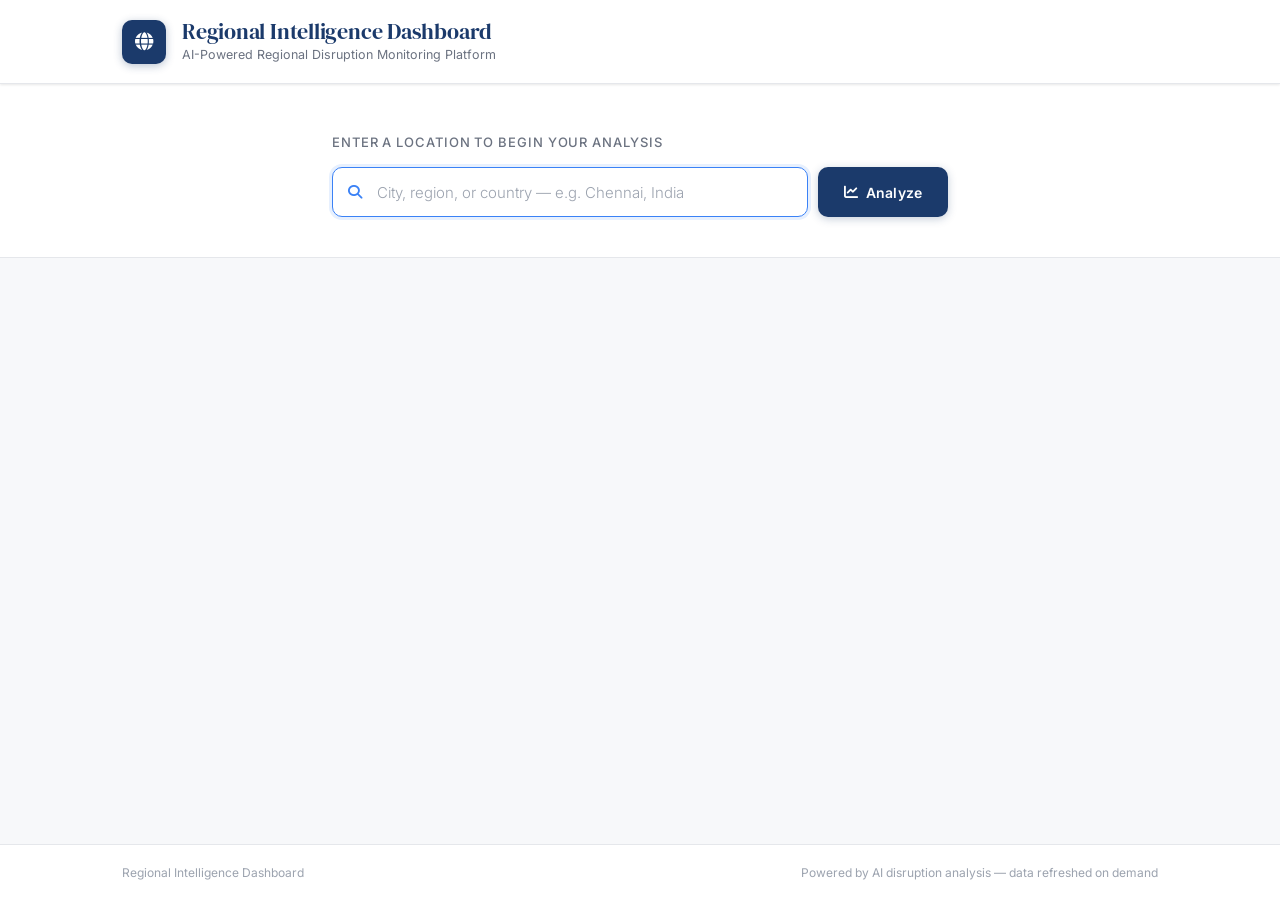
==== frontend/index.html @ e85d1faa "Add files via upload" ====
<!DOCTYPE html>
<html lang="en">
<head>
  <meta charset="UTF-8" />
  <meta name="viewport" content="width=device-width, initial-scale=1.0" />
  <title>Regional Intelligence Dashboard</title>

  <!-- Fonts -->
  <link rel="preconnect" href="https://fonts.googleapis.com" />
  <link rel="preconnect" href="https://fonts.gstatic.com" crossorigin />
  <link href="https://fonts.googleapis.com/css2?family=DM+Serif+Display&family=Inter:wght@300;400;500;600;700&display=swap" rel="stylesheet" />

  <!-- Icons -->
  <link rel="stylesheet" href="https://cdnjs.cloudflare.com/ajax/libs/font-awesome/6.5.0/css/all.min.css" />

  <!-- Styles -->
  <link rel="stylesheet" href="stylenew.css" />
</head>
<body>

  <!-- ═══════════════════════════════════════════
       HEADER
  ═══════════════════════════════════════════ -->
  <header class="site-header">
    <div class="container header-inner">
      <div class="header-brand">
        <div class="brand-mark">
          <i class="fa-solid fa-globe"></i>
        </div>
        <div>
          <h1 class="brand-title">Regional Intelligence Dashboard</h1>
          <p class="brand-subtitle">AI-Powered Regional Disruption Monitoring Platform</p>
        </div>
      </div>
    </div>
  </header>

  <!-- ═══════════════════════════════════════════
       MAIN
  ═══════════════════════════════════════════ -->
  <main class="main">

    <!-- SEARCH SECTION -->
    <section class="search-section">
      <div class="container search-container">
        <p class="search-label">Enter a location to begin your analysis</p>
        <div class="search-row">
          <div class="input-wrap">
            <i class="fa-solid fa-magnifying-glass input-prefix-icon"></i>
            <input
              type="text"
              id="location-input"
              class="search-input"
              placeholder="City, region, or country — e.g. Chennai, India"
              autocomplete="off"
              spellcheck="false"
            />
          </div>
          <button class="btn-analyze" id="search-btn">
            <i class="fa-solid fa-chart-line"></i>
            Analyze
          </button>
        </div>
        <p class="input-error" id="input-error" hidden>
          <i class="fa-solid fa-circle-exclamation"></i>
          Please enter a location to start the analysis.
        </p>
      </div>
    </section>

    <!-- OUTPUT REGION -->
    <div class="output-region container" id="output-region">

      <!-- ── LOADING ── -->
      <div class="panel loading-panel" id="loading-panel" hidden>
        <div class="loading-inner">
          <div class="spinner-wrap">
            <svg class="spinner-svg" viewBox="0 0 50 50" aria-hidden="true">
              <circle class="spinner-track" cx="25" cy="25" r="20" fill="none" stroke-width="3"/>
              <circle class="spinner-arc"   cx="25" cy="25" r="20" fill="none" stroke-width="3"
                      stroke-dasharray="90 216" stroke-linecap="round"/>
            </svg>
            <i class="fa-solid fa-globe spinner-globe"></i>
          </div>
          <p class="loading-title">Analyzing regional intelligence</p>
          <p class="loading-body">Please wait while data is being processed across news and weather channels.</p>
          <ul class="loading-steps" id="loading-steps">
            <li class="lstep" data-index="0"><i class="fa-regular fa-circle-dot"></i> Fetching weather data</li>
            <li class="lstep" data-index="1"><i class="fa-regular fa-circle-dot"></i> Scanning news feeds</li>
            <li class="lstep" data-index="2"><i class="fa-regular fa-circle-dot"></i> Classifying disruptions</li>
            <li class="lstep" data-index="3"><i class="fa-regular fa-circle-dot"></i> Compiling report</li>
          </ul>
        </div>
      </div>

      <!-- ── SUMMARY ── -->
      <section class="summary-section" id="summary-section" hidden>
        <div class="section-eyebrow">
          <span class="eyebrow-label">
            <i class="fa-solid fa-map-pin"></i>
            <span id="result-location">—</span>
          </span>
          <span class="eyebrow-divider"></span>
          <span class="eyebrow-sub">Situational Overview</span>
        </div>

        <div class="summary-grid">

          <!-- Weather Card -->
          <div class="card weather-card">
            <div class="card-header">
              <span class="card-label">Current Conditions</span>
            </div>
            <div class="weather-body">
              <div class="weather-icon-circle" id="weather-icon-circle">
                <i id="weather-icon" class="fa-solid fa-cloud"></i>
              </div>
              <div class="weather-details">
                <div class="weather-temp" id="weather-temp">—</div>
                <div class="weather-condition" id="weather-condition">—</div>
                <div class="weather-desc" id="weather-desc">—</div>
              </div>
            </div>
          </div>

          <!-- Status Card -->
          <div class="card status-card" id="status-card">
            <div class="card-header">
              <span class="card-label">Threat Assessment</span>
            </div>
            <div class="status-body">
              <div class="status-icon-wrap" id="status-icon-wrap">
                <i class="fa-solid fa-shield-check" id="status-icon"></i>
              </div>
              <div class="status-details">
                <div class="status-headline" id="status-headline">Assessing…</div>
                <div class="status-sub" id="status-sub">Processing intelligence data</div>
                <div class="status-count-row">
                  <span class="count-badge" id="count-badge">0</span>
                  <span class="count-label">events identified</span>
                </div>
              </div>
            </div>
          </div>

        </div>
      </section>

      <!-- ── EVENTS ── -->
      <section class="events-section" id="events-section" hidden>
        <div class="section-eyebrow">
          <span class="eyebrow-label">
            <i class="fa-solid fa-triangle-exclamation"></i>
            Detected Events
          </span>
          <span class="events-tally" id="events-tally">0 events</span>
        </div>
        <div class="events-list" id="events-list"></div>
      </section>

      <!-- ── EMPTY STATE ── -->
      <section class="empty-section" id="empty-section" hidden>
        <div class="empty-card">
          <div class="empty-icon">
            <i class="fa-solid fa-circle-check"></i>
          </div>
          <h2 class="empty-title">No Significant Disruptions Detected</h2>
          <p class="empty-body">
            The analysis is complete. No major disruptions affecting <strong id="empty-location">the selected location</strong>
            have been identified across monitored news and weather data channels.
            Conditions appear to be normal at this time.
          </p>
          <div class="empty-checks">
            <span class="check-item"><i class="fa-solid fa-check"></i> News feeds reviewed</span>
            <span class="check-item"><i class="fa-solid fa-check"></i> Weather alerts clear</span>
            <span class="check-item"><i class="fa-solid fa-check"></i> No service disruptions</span>
          </div>
        </div>
      </section>

      <!-- ── ERROR STATE ── -->
      <section class="error-section" id="error-section" hidden>
        <div class="error-card">
          <div class="error-icon">
            <i class="fa-solid fa-circle-exclamation"></i>
          </div>
          <div class="error-text-block">
            <h2 class="error-title">Unable to Complete Analysis</h2>
            <p class="error-body" id="error-body">
              The analysis could not be completed at this time. Please verify the location and try again.
            </p>
            <button class="btn-retry" id="retry-btn">
              <i class="fa-solid fa-rotate-right"></i> Try Again
            </button>
          </div>
        </div>
      </section>

    </div><!-- /output-region -->
  </main>

  <!-- FOOTER -->
  <footer class="site-footer">
    <div class="container footer-inner">
      <span>Regional Intelligence Dashboard</span>
      <span>Powered by AI disruption analysis &mdash; data refreshed on demand</span>
    </div>
  </footer>

  <script src="javascript.js"></script>
</body>
</html>
---- frontend/stylenew.css ----
:root {
  --page-bg:     #F7F8FA;
  --surface:     #FFFFFF;
  --surface-2:   #F0F2F5;

  --navy:        #1B3A6B;
  --navy-light:  #2A5298;
  --navy-faint:  #EEF2FA;

  --sky:         #3B82F6;
  --sky-light:   #DBEAFE;
  --sky-faint:   #EFF6FF;

  --green:       #16A34A;
  --green-light: #DCFCE7;
  --green-faint: #F0FDF4;

  --amber:       #D97706;
  --amber-light: #FEF3C7;
  --amber-faint: #FFFBEB;

  --red:         #DC2626;
  --red-light:   #FEE2E2;
  --red-faint:   #FEF2F2;

  --ink:         #111827;
  --ink-2:       #374151;
  --ink-3:       #6B7280;
  --ink-4:       #9CA3AF;
  --border:      #E5E7EB;
  --border-strong: #D1D5DB;

  --font-display: 'DM Serif Display', Georgia, serif;
  --font-body:    'Inter', system-ui, -apple-system, sans-serif;

  --radius-sm:  6px;
  --radius-md:  10px;
  --radius-lg:  14px;
  --radius-xl:  20px;

  --shadow-xs:  0 1px 3px rgba(0,0,0,0.06), 0 1px 2px rgba(0,0,0,0.04);
  --shadow-sm:  0 2px 8px rgba(0,0,0,0.07), 0 1px 3px rgba(0,0,0,0.05);
  --shadow-md:  0 4px 16px rgba(0,0,0,0.08), 0 2px 6px rgba(0,0,0,0.05);
  --shadow-lg:  0 8px 32px rgba(0,0,0,0.10), 0 4px 12px rgba(0,0,0,0.06);

  --transition: 180ms cubic-bezier(0.4, 0, 0.2, 1);
  --transition-slow: 320ms cubic-bezier(0.4, 0, 0.2, 1);
}

/* ── RESET ───────────────────────────────────────────────────── */
*, *::before, *::after { box-sizing: border-box; margin: 0; padding: 0; }

html { font-size: 16px; scroll-behavior: smooth; }

body {
  font-family: var(--font-body);
  background: var(--page-bg);
  color: var(--ink);
  min-height: 100vh;
  display: flex;
  flex-direction: column;
  line-height: 1.6;
  -webkit-font-smoothing: antialiased;
  -moz-osx-font-smoothing: grayscale;
}

/* ── CONTAINER ───────────────────────────────────────────────── */
.container {
  width: 100%;
  max-width: 1100px;
  margin-left: auto;
  margin-right: auto;
  padding-left: 32px;
  padding-right: 32px;
}

/* ── HEADER ──────────────────────────────────────────────────── */
.site-header {
  background: var(--surface);
  border-bottom: 1px solid var(--border);
  box-shadow: var(--shadow-xs);
  position: sticky;
  top: 0;
  z-index: 50;
}

.header-inner {
  display: flex;
  align-items: center;
  padding-top: 18px;
  padding-bottom: 18px;
}

.header-brand {
  display: flex;
  align-items: center;
  gap: 16px;
}

.brand-mark {
  width: 44px;
  height: 44px;
  border-radius: var(--radius-md);
  background: var(--navy);
  display: flex;
  align-items: center;
  justify-content: center;
  color: #fff;
  font-size: 18px;
  flex-shrink: 0;
  box-shadow: 0 2px 8px rgba(27,58,107,0.3);
}

.brand-title {
  font-family: var(--font-display);
  font-size: 22px;
  font-weight: 400;
  color: var(--navy);
  line-height: 1.2;
  letter-spacing: -0.01em;
}

.brand-subtitle {
  font-size: 12.5px;
  color: var(--ink-3);
  font-weight: 400;
  margin-top: 1px;
}

/* ── MAIN ────────────────────────────────────────────────────── */
.main { flex: 1; }

/* ── SEARCH SECTION ──────────────────────────────────────────── */
.search-section {
  background: var(--surface);
  border-bottom: 1px solid var(--border);
  padding: 48px 0 40px;
}

.search-container {
  max-width: 680px;
}

.search-label {
  font-size: 13px;
  font-weight: 500;
  color: var(--ink-3);
  text-transform: uppercase;
  letter-spacing: 0.07em;
  margin-bottom: 14px;
}

.search-row {
  display: flex;
  gap: 10px;
  align-items: stretch;
}

.input-wrap {
  flex: 1;
  position: relative;
}

.input-prefix-icon {
  position: absolute;
  left: 16px;
  top: 50%;
  transform: translateY(-50%);
  color: var(--ink-4);
  font-size: 14px;
  pointer-events: none;
  transition: color var(--transition);
}

.input-wrap:focus-within .input-prefix-icon {
  color: var(--sky);
}

.search-input {
  width: 100%;
  height: 50px;
  padding: 0 16px 0 44px;
  border: 1.5px solid var(--border-strong);
  border-radius: var(--radius-md);
  font-family: var(--font-body);
  font-size: 15px;
  color: var(--ink);
  background: var(--surface);
  outline: none;
  transition: border-color var(--transition), box-shadow var(--transition);
}

.search-input::placeholder {
  color: var(--ink-4);
  font-weight: 300;
}

.search-input:focus {
  border-color: var(--sky);
  box-shadow: 0 0 0 3px rgba(59,130,246,0.12);
}

.search-input.input-invalid {
  border-color: var(--red);
  box-shadow: 0 0 0 3px rgba(220,38,38,0.10);
}

.btn-analyze {
  display: inline-flex;
  align-items: center;
  gap: 8px;
  height: 50px;
  padding: 0 26px;
  background: var(--navy);
  border: none;
  border-radius: var(--radius-md);
  color: #fff;
  font-family: var(--font-body);
  font-size: 14px;
  font-weight: 600;
  cursor: pointer;
  letter-spacing: 0.01em;
  white-space: nowrap;
  transition: background var(--transition), box-shadow var(--transition), transform var(--transition);
  box-shadow: 0 2px 8px rgba(27,58,107,0.25);
}

.btn-analyze:hover {
  background: var(--navy-light);
  box-shadow: 0 4px 14px rgba(27,58,107,0.3);
  transform: translateY(-1px);
}

.btn-analyze:active {
  transform: translateY(0);
  box-shadow: 0 1px 4px rgba(27,58,107,0.2);
}

.input-error {
  display: flex;
  align-items: center;
  gap: 7px;
  margin-top: 10px;
  font-size: 13px;
  color: var(--red);
  font-weight: 500;
}

/* ── OUTPUT REGION ───────────────────────────────────────────── */
.output-region {
  padding-top: 44px;
  padding-bottom: 80px;
  display: flex;
  flex-direction: column;
  gap: 36px;
}

/* ── SECTION EYEBROW ─────────────────────────────────────────── */
.section-eyebrow {
  display: flex;
  align-items: center;
  gap: 14px;
  margin-bottom: 18px;
}

.eyebrow-label {
  display: flex;
  align-items: center;
  gap: 7px;
  font-size: 12px;
  font-weight: 700;
  color: var(--navy);
  text-transform: uppercase;
  letter-spacing: 0.10em;
}

.eyebrow-divider {
  flex: none;
  width: 1px;
  height: 16px;
  background: var(--border-strong);
}

.eyebrow-sub {
  font-size: 12px;
  color: var(--ink-3);
  letter-spacing: 0.04em;
  text-transform: uppercase;
  font-weight: 500;
}

.events-tally {
  margin-left: auto;
  font-size: 12px;
  font-weight: 600;
  color: var(--amber);
  background: var(--amber-faint);
  border: 1px solid var(--amber-light);
  padding: 3px 12px;
  border-radius: 20px;
  letter-spacing: 0.04em;
}

/* ── CARD (base) ─────────────────────────────────────────────── */
.card {
  background: var(--surface);
  border: 1px solid var(--border);
  border-radius: var(--radius-lg);
  box-shadow: var(--shadow-sm);
  overflow: hidden;
  transition: box-shadow var(--transition), transform var(--transition);
}

.card:hover {
  box-shadow: var(--shadow-md);
  transform: translateY(-1px);
}

.card-header {
  padding: 14px 22px 12px;
  border-bottom: 1px solid var(--border);
  background: var(--page-bg);
}

.card-label {
  font-size: 11px;
  font-weight: 700;
  color: var(--ink-3);
  text-transform: uppercase;
  letter-spacing: 0.12em;
}

/* ── SUMMARY GRID ────────────────────────────────────────────── */
.summary-grid {
  display: grid;
  grid-template-columns: 1fr 1fr;
  gap: 20px;
}

/* ── WEATHER CARD ────────────────────────────────────────────── */
.weather-card {
  border-top: 3px solid var(--sky);
}

.weather-body {
  display: flex;
  align-items: center;
  gap: 22px;
  padding: 26px 22px;
}

.weather-icon-circle {
  width: 64px;
  height: 64px;
  border-radius: 50%;
  background: var(--sky-faint);
  border: 1.5px solid var(--sky-light);
  display: flex;
  align-items: center;
  justify-content: center;
  font-size: 26px;
  color: var(--sky);
  flex-shrink: 0;
  transition: background var(--transition);
}

.weather-temp {
  font-size: 36px;
  font-weight: 700;
  color: var(--ink);
  line-height: 1;
  letter-spacing: -0.02em;
}

.weather-condition {
  font-size: 15px;
  font-weight: 600;
  color: var(--ink-2);
  margin-top: 5px;
  text-transform: capitalize;
}

.weather-desc {
  font-size: 13px;
  color: var(--ink-3);
  margin-top: 2px;
  font-weight: 400;
  text-transform: capitalize;
}

/* ── STATUS CARD ─────────────────────────────────────────────── */
.status-card {
  border-top: 3px solid var(--border-strong);
  transition: border-color var(--transition-slow), box-shadow var(--transition);
}

.status-card.status-clear     { border-top-color: var(--green); }
.status-card.status-disruption { border-top-color: var(--amber); }

.status-body {
  display: flex;
  align-items: center;
  gap: 22px;
  padding: 26px 22px;
}

.status-icon-wrap {
  width: 64px;
  height: 64px;
  border-radius: 50%;
  display: flex;
  align-items: center;
  justify-content: center;
  font-size: 26px;
  flex-shrink: 0;
  transition: background var(--transition-slow), border-color var(--transition-slow), color var(--transition-slow);
  background: var(--surface-2);
  border: 1.5px solid var(--border);
  color: var(--ink-4);
}

.status-icon-wrap.is-clear {
  background: var(--green-faint);
  border-color: var(--green-light);
  color: var(--green);
}

.status-icon-wrap.is-disruption {
  background: var(--amber-faint);
  border-color: var(--amber-light);
  color: var(--amber);
}

.status-headline {
  font-size: 17px;
  font-weight: 700;
  color: var(--ink);
  line-height: 1.3;
}

.status-headline.is-clear       { color: var(--green); }
.status-headline.is-disruption  { color: var(--amber); }

.status-sub {
  font-size: 13px;
  color: var(--ink-3);
  margin-top: 3px;
  font-weight: 400;
}

.status-count-row {
  display: flex;
  align-items: center;
  gap: 8px;
  margin-top: 12px;
}

.count-badge {
  display: inline-flex;
  align-items: center;
  justify-content: center;
  min-width: 32px;
  height: 28px;
  padding: 0 10px;
  border-radius: 20px;
  font-size: 14px;
  font-weight: 700;
  background: var(--navy-faint);
  color: var(--navy);
  transition: background var(--transition-slow), color var(--transition-slow);
}

.count-badge.is-disruption {
  background: var(--amber-light);
  color: var(--amber);
}

.count-label {
  font-size: 13px;
  color: var(--ink-3);
}

/* ── LOADING PANEL ───────────────────────────────────────────── */
.loading-panel {
  padding: 60px 40px;
}

.loading-inner {
  display: flex;
  flex-direction: column;
  align-items: center;
  text-align: center;
  max-width: 420px;
  margin: 0 auto;
  gap: 20px;
}

.spinner-wrap {
  position: relative;
  width: 72px;
  height: 72px;
  display: flex;
  align-items: center;
  justify-content: center;
}

.spinner-svg {
  position: absolute;
  inset: 0;
  width: 100%;
  height: 100%;
  animation: spin 1.4s linear infinite;
}

.spinner-track {
  stroke: var(--border);
}

.spinner-arc {
  stroke: var(--sky);
  stroke-dasharray: 90 216;
  animation: arc-dash 1.4s ease-in-out infinite;
}

@keyframes spin { to { transform: rotate(360deg); } }

@keyframes arc-dash {
  0%   { stroke-dasharray: 10 296; stroke-dashoffset: 0; }
  50%  { stroke-dasharray: 130 166; }
  100% { stroke-dasharray: 10 296; stroke-dashoffset: -296; }
}

.spinner-globe {
  position: relative;
  z-index: 1;
  font-size: 22px;
  color: var(--navy);
  animation: globe-pulse 2s ease-in-out infinite;
}

@keyframes globe-pulse {
  0%, 100% { opacity: 0.7; }
  50%       { opacity: 1; }
}

.loading-title {
  font-size: 17px;
  font-weight: 700;
  color: var(--ink);
  letter-spacing: -0.01em;
}

.loading-body {
  font-size: 13.5px;
  color: var(--ink-3);
  line-height: 1.7;
  font-weight: 400;
}

.loading-steps {
  list-style: none;
  text-align: left;
  width: 100%;
  border: 1px solid var(--border);
  border-radius: var(--radius-md);
  background: var(--page-bg);
  overflow: hidden;
}

.lstep {
  display: flex;
  align-items: center;
  gap: 10px;
  padding: 11px 18px;
  font-size: 13px;
  color: var(--ink-4);
  border-bottom: 1px solid var(--border);
  transition: background var(--transition), color var(--transition);
}

.lstep:last-child { border-bottom: none; }

.lstep i { font-size: 12px; flex-shrink: 0; }

.lstep.is-active {
  background: var(--sky-faint);
  color: var(--sky);
  font-weight: 600;
}

.lstep.is-active i { color: var(--sky); }

.lstep.is-done {
  color: var(--green);
}

.lstep.is-done i::before { content: "\f058"; font-family: "Font Awesome 6 Free"; font-weight: 900; }

/* ── EVENT CARDS ─────────────────────────────────────────────── */
.events-list {
  display: flex;
  flex-direction: column;
  gap: 14px;
}

.event-card {
  background: var(--surface);
  border: 1px solid var(--border);
  border-left: 4px solid var(--amber);
  border-radius: var(--radius-md);
  box-shadow: var(--shadow-xs);
  padding: 22px 24px;
  display: grid;
  grid-template-columns: 1fr auto;
  gap: 20px;
  align-items: start;
  transition: box-shadow var(--transition), transform var(--transition);
  opacity: 0;
  transform: translateY(8px);
}

.event-card.visible {
  opacity: 1;
  transform: translateY(0);
  transition: opacity 0.3s ease, transform 0.3s ease, box-shadow var(--transition);
}

.event-card:hover {
  box-shadow: var(--shadow-md);
  transform: translateY(-2px);
}

.event-headline {
  font-size: 15px;
  font-weight: 600;
  color: var(--ink);
  line-height: 1.45;
  margin-bottom: 12px;
}

.event-badges {
  display: flex;
  flex-wrap: wrap;
  gap: 7px;
  margin-bottom: 14px;
}

.badge {
  display: inline-flex;
  align-items: center;
  gap: 5px;
  padding: 3px 10px;
  border-radius: 20px;
  font-size: 11px;
  font-weight: 600;
  letter-spacing: 0.04em;
  border: 1px solid transparent;
}

.badge-category {
  background: var(--sky-light);
  color: #1D4ED8;
  border-color: #BFDBFE;
}

.badge-sector {
  background: var(--amber-light);
  color: #92400E;
  border-color: #FDE68A;
}

.badge-service {
  background: var(--surface-2);
  color: var(--ink-2);
  border-color: var(--border);
}

.event-source {
  font-size: 12px;
  color: var(--ink-3);
  display: flex;
  align-items: center;
  gap: 6px;
}

.event-source strong {
  color: var(--ink-2);
  font-weight: 500;
}

.event-action {
  flex-shrink: 0;
}

.btn-article {
  display: inline-flex;
  align-items: center;
  gap: 7px;
  padding: 9px 16px;
  background: var(--navy-faint);
  border: 1px solid #C7D4EC;
  border-radius: var(--radius-sm);
  color: var(--navy);
  font-size: 12px;
  font-weight: 600;
  text-decoration: none;
  letter-spacing: 0.02em;
  white-space: nowrap;
  cursor: pointer;
  transition: background var(--transition), border-color var(--transition), color var(--transition), transform var(--transition);
}

.btn-article:hover {
  background: var(--navy);
  border-color: var(--navy);
  color: #fff;
  transform: translateY(-1px);
}

/* ── EMPTY STATE ─────────────────────────────────────────────── */
.empty-card {
  background: var(--surface);
  border: 1px solid var(--border);
  border-top: 3px solid var(--green);
  border-radius: var(--radius-lg);
  box-shadow: var(--shadow-sm);
  padding: 56px 40px;
  text-align: center;
  max-width: 600px;
  margin: 0 auto;
}

.empty-icon {
  font-size: 44px;
  color: var(--green);
  margin-bottom: 20px;
  line-height: 1;
}

.empty-title {
  font-size: 20px;
  font-weight: 700;
  color: var(--ink);
  margin-bottom: 12px;
  letter-spacing: -0.01em;
}

.empty-body {
  font-size: 14px;
  color: var(--ink-3);
  line-height: 1.75;
  margin-bottom: 28px;
}

.empty-body strong {
  color: var(--ink-2);
  font-weight: 600;
}

.empty-checks {
  display: flex;
  justify-content: center;
  flex-wrap: wrap;
  gap: 12px 24px;
}

.check-item {
  display: flex;
  align-items: center;
  gap: 7px;
  font-size: 13px;
  font-weight: 500;
  color: var(--green);
}

/* ── ERROR STATE ─────────────────────────────────────────────── */
.error-card {
  background: var(--surface);
  border: 1px solid var(--border);
  border-top: 3px solid var(--red);
  border-radius: var(--radius-lg);
  box-shadow: var(--shadow-sm);
  padding: 36px 36px;
  display: flex;
  align-items: flex-start;
  gap: 24px;
}

.error-icon {
  font-size: 28px;
  color: var(--red);
  flex-shrink: 0;
  margin-top: 2px;
}

.error-title {
  font-size: 17px;
  font-weight: 700;
  color: var(--ink);
  margin-bottom: 8px;
}

.error-body {
  font-size: 14px;
  color: var(--ink-3);
  line-height: 1.65;
  margin-bottom: 18px;
}

.btn-retry {
  display: inline-flex;
  align-items: center;
  gap: 8px;
  padding: 9px 20px;
  background: transparent;
  border: 1.5px solid var(--border-strong);
  border-radius: var(--radius-sm);
  color: var(--ink-2);
  font-family: var(--font-body);
  font-size: 13px;
  font-weight: 600;
  cursor: pointer;
  transition: all var(--transition);
}

.btn-retry:hover {
  border-color: var(--navy);
  color: var(--navy);
  background: var(--navy-faint);
}

/* ── FOOTER ──────────────────────────────────────────────────── */
.site-footer {
  background: var(--surface);
  border-top: 1px solid var(--border);
  padding: 18px 0;
  margin-top: auto;
}

.footer-inner {
  display: flex;
  align-items: center;
  justify-content: space-between;
  font-size: 12px;
  color: var(--ink-4);
}

/* ── UTILITIES ───────────────────────────────────────────────── */
[hidden] { display: none !important; }

/* ── ANIMATIONS ──────────────────────────────────────────────── */
@keyframes fade-slide-up {
  from { opacity: 0; transform: translateY(12px); }
  to   { opacity: 1; transform: translateY(0); }
}

.animate-in {
  animation: fade-slide-up 0.35s ease forwards;
}

/* ── RESPONSIVE ──────────────────────────────────────────────── */
@media (max-width: 860px) {
  .summary-grid { grid-template-columns: 1fr; }
}

@media (max-width: 640px) {
  .container { padding-left: 16px; padding-right: 16px; }

  .header-inner { padding-top: 14px; padding-bottom: 14px; }
  .brand-title { font-size: 18px; }

  .search-section { padding: 32px 0 28px; }
  .search-row { flex-direction: column; }
  .btn-analyze { height: 48px; width: 100%; justify-content: center; }
  .search-input { height: 48px; }

  .output-region { padding-top: 28px; padding-bottom: 48px; gap: 28px; }

  .loading-panel { padding: 40px 20px; }

  .event-card { grid-template-columns: 1fr; }
  .event-action { display: flex; }
  .btn-article { flex: 1; justify-content: center; }

  .empty-card { padding: 40px 24px; }
  .error-card { flex-direction: column; gap: 16px; }

  .footer-inner { flex-direction: column; gap: 4px; text-align: center; }
}

@media (min-width: 1400px) {
  .container { max-width: 1200px; }
}

/* Reduce motion */
@media (prefers-reduced-motion: reduce) {
  *, *::before, *::after {
    animation-duration: 0.01ms !important;
    transition-duration: 0.01ms !important;
  }
}
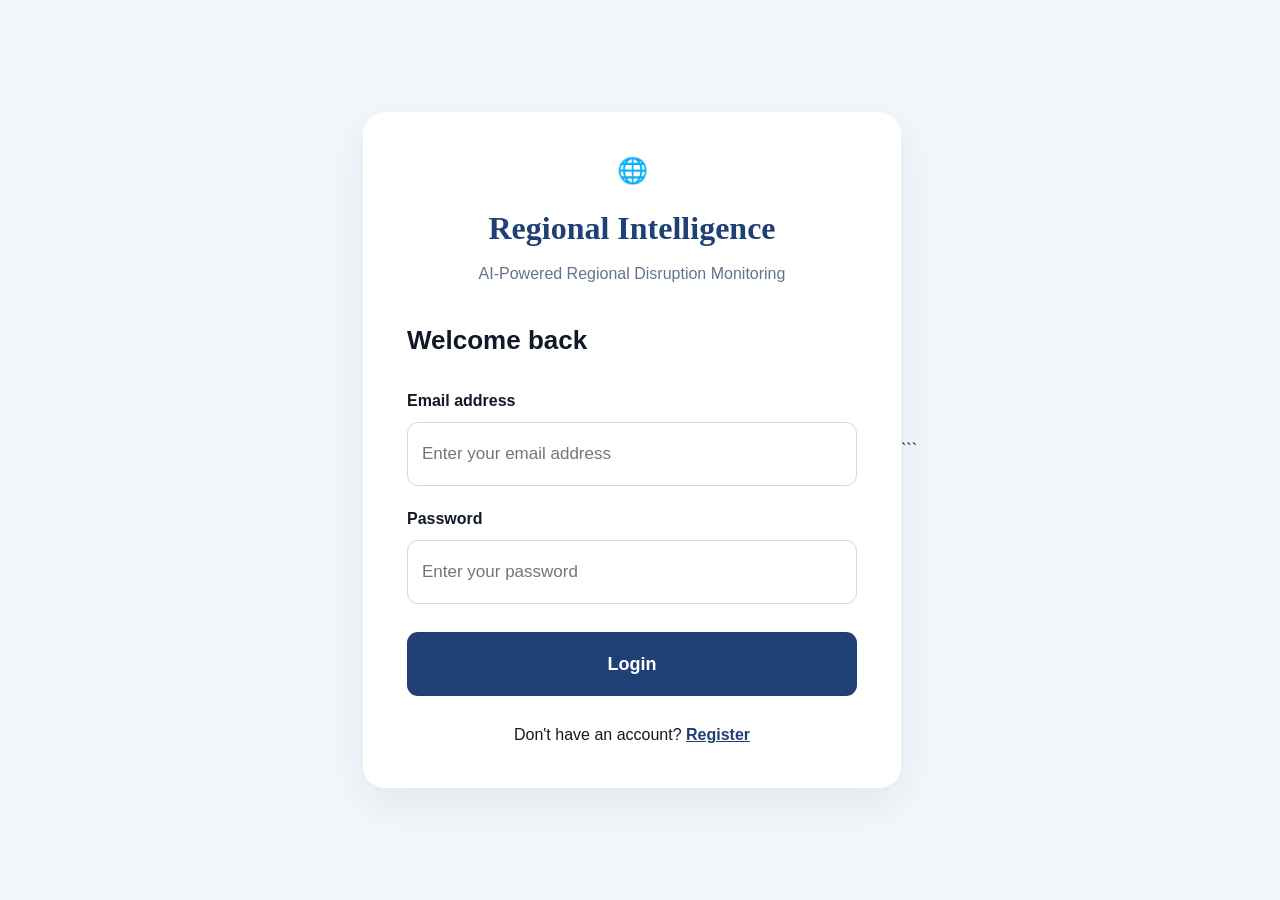
==== commit 6beab8c6: "Fix HTML structure and add save report button" ====
--- a/frontend/index.html
+++ b/frontend/index.html
@@ -94,6 +94,9 @@
       </div>
 
       <!-- ── SUMMARY ── -->
+      <button id="save-report-btn" type="button" hidden>
+        ☆ Save Report
+      </button>
       <section class="summary-section" id="summary-section" hidden>
         <div class="section-eyebrow">
           <span class="eyebrow-label">
@@ -209,4 +212,4 @@
 
   <script src="javascript.js"></script>
 </body>
-</html>+</html>
